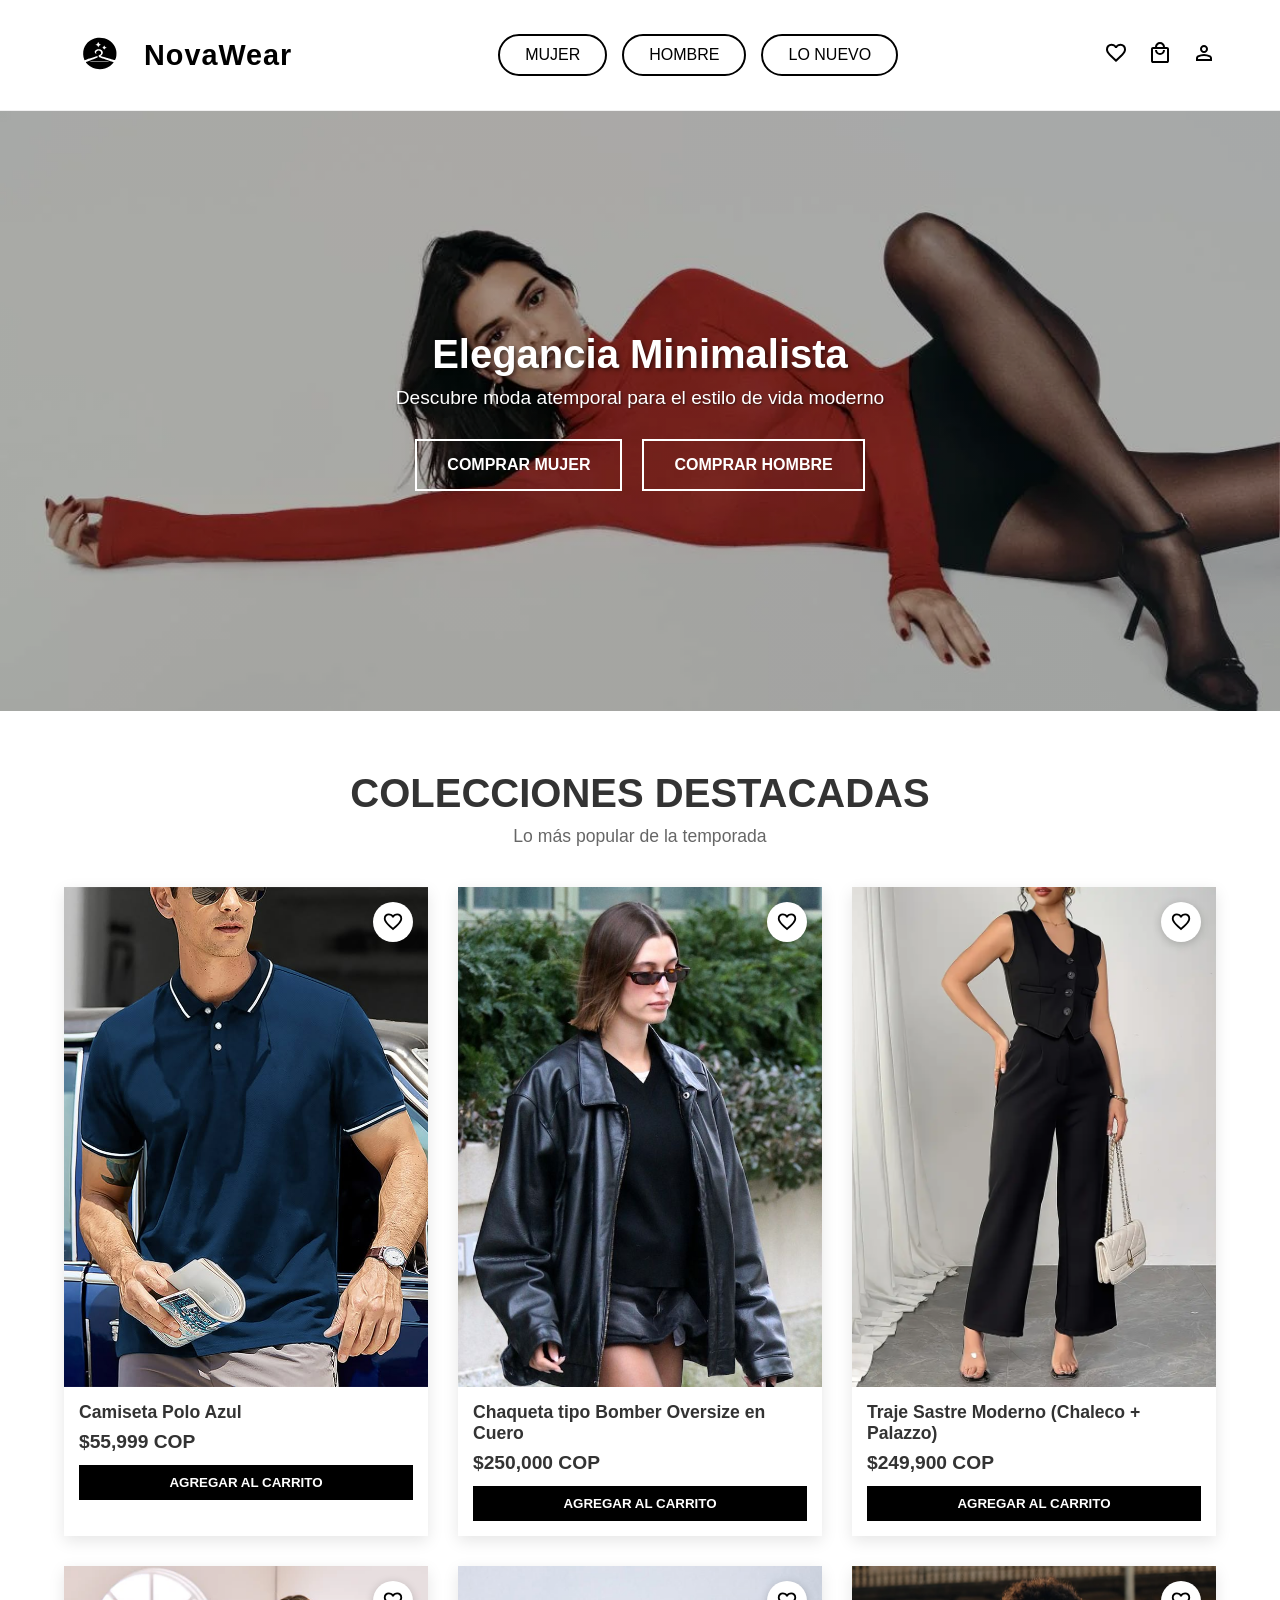
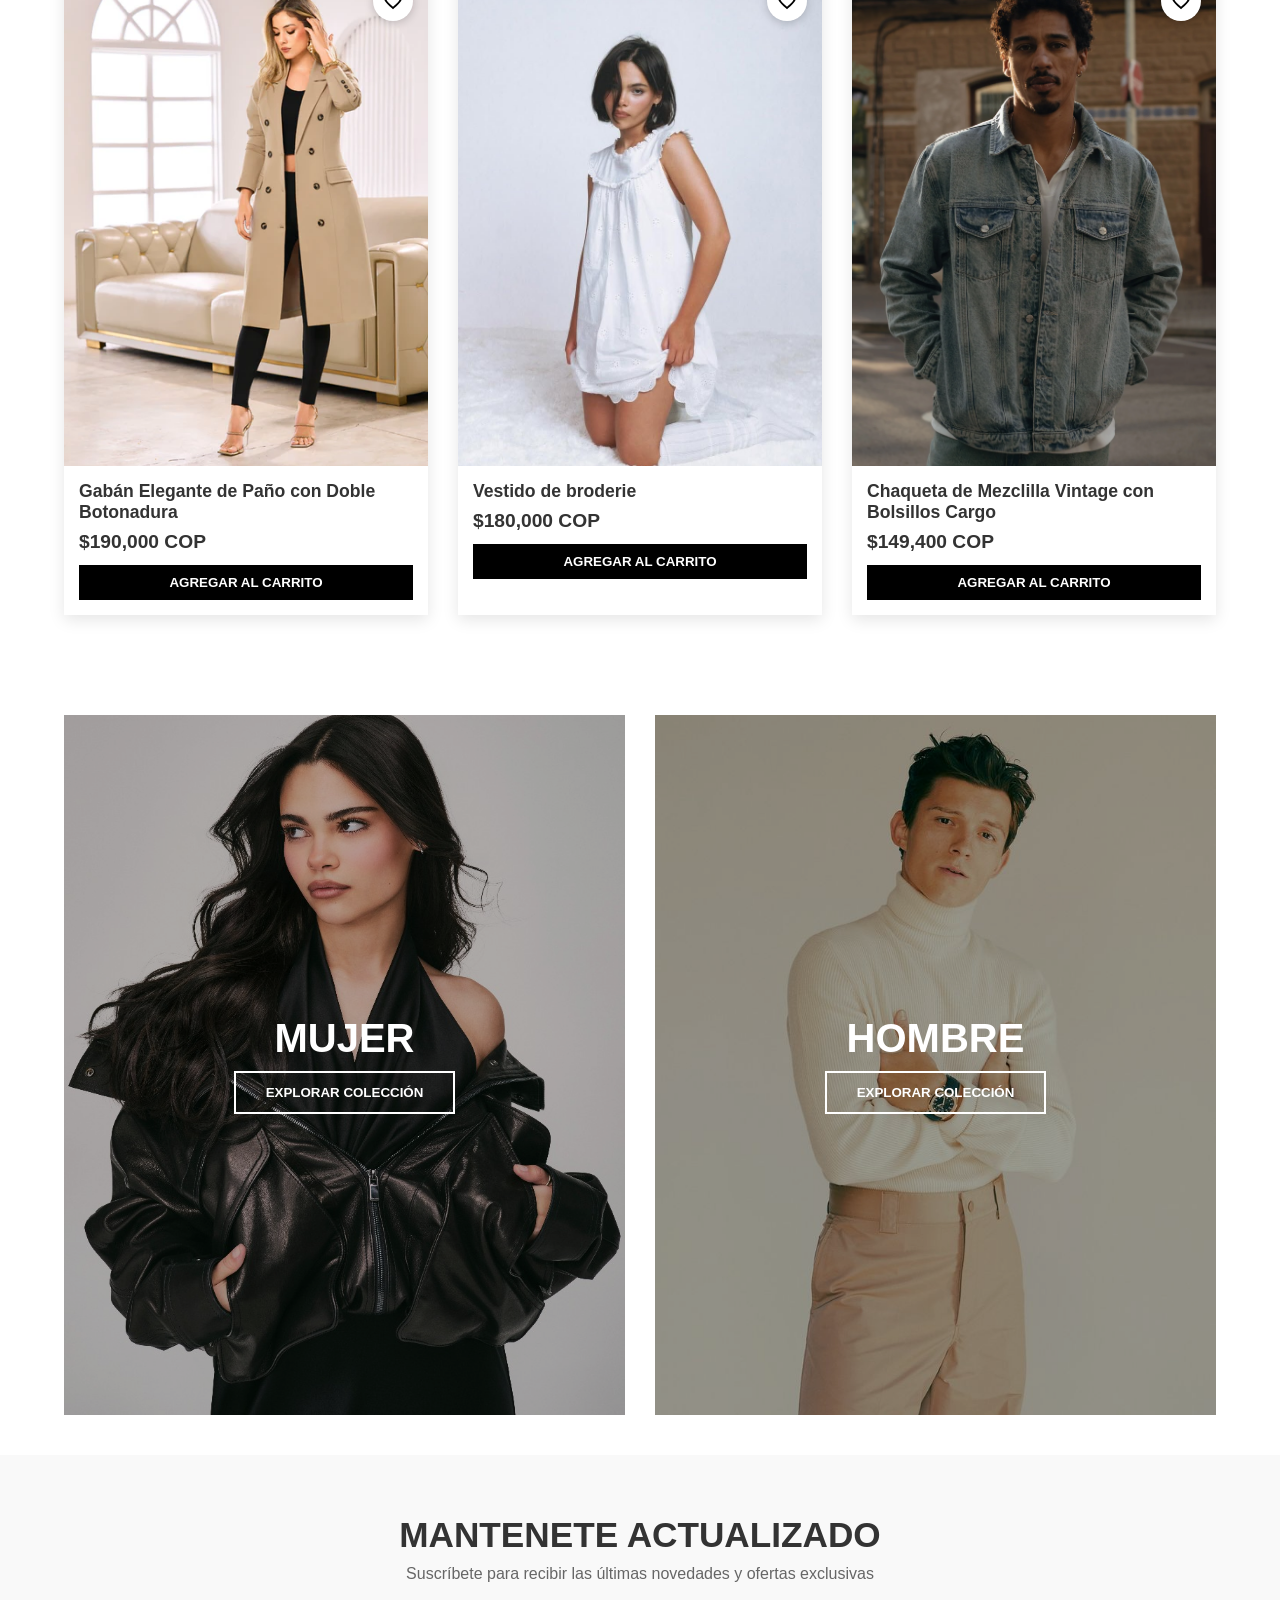
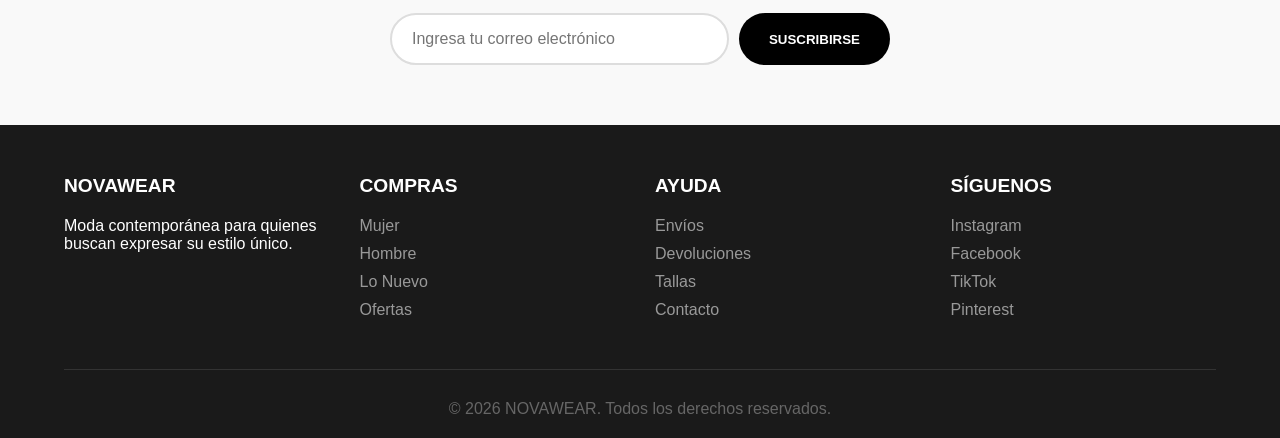
==== index.html @ 409a5a51 "Update index.html" ====
<!DOCTYPE html>
<html lang="es">
<head>
    <meta charset="UTF-8">
    <meta name="viewport" content="width=device-width, initial-scale=1.0">
    <title>NovaWear - Tienda de Moda</title>
    <link rel="stylesheet" href="css/home.css">
</head>
<body>
    
<!-- ===== HEADER ===== -->
<header>
    <nav aria-label="Navegación principal">
        <div class="logo">
            <img src="assets/iconos/logo.svg" alt="Logo NovaWear" class="logo-img">
            <a href="#" aria-label="Ir al inicio">NovaWear</a>
        </div>

        <ul class="menu-central">
        
            <li><a href="pages/mujer.html" aria-current="page">MUJER</a></li>
            <li><a href="pages/hombre.html" class="active" aria-current="page">HOMBRE</a></li>
            <li><a href="index.html" aria-current="page">LO NUEVO</a></li>
        </ul>

        <ul class="iconos-derecha">
            <li><a href="pages/favoritos.html" aria-label="Ver favoritos"><img src="assets/iconos/favoritos.svg" alt="Favoritos" class="icono-nav"></a></li>
            <li><a href="pages/carrito.html" aria-label="Ver carrito"><img src="assets/iconos/bolsa.svg" alt="Carrito" class="icono-nav"></a></li>
            <li><a href="pages/login.html" aria-label="Iniciar sesión"><img src="assets/iconos/cuenta.svg" alt="Usuario" class="icono-nav"></a></li>
        </ul>
    </nav>
</header>
    
    <!-- MAIN (requisito de HTML semántico) -->
    <main>
        <!-- HERO con imagen Kendall Jenner -->
        <section class="hero-kendall" aria-label="Sección principal de moda">
            <div class="hero-contenido">
                <h1>Elegancia Minimalista</h1>
                <p>Descubre moda atemporal para el estilo de vida moderno</p>
                <div class="hero-botones">
                    <button class="hero-btn btn-mujer" tabindex="0">COMPRAR MUJER</button>
                    <button class="hero-btn btn-hombre" tabindex="0">COMPRAR HOMBRE</button>
                </div>
            </div>
        </section>
        
        <!-- COLECCIONES DESTACADAS -->
        <section class="colecciones" aria-labelledby="colecciones-titulo">
            <h2 id="colecciones-titulo">COLECCIONES DESTACADAS</h2>
            <p>Lo más popular de la temporada</p>
            
            <div class="grid-cards">
                <!-- Producto 1 -->
                <div class="product-card">
                    <div class="card-img" style="background-image: url('img/Camiseta estilo polo.jpg')" role="img" aria-label="Camiseta Polo Azul">
                        <button class="heart-btn" aria-label="Agregar a favoritos" tabindex="0">
                            <img src="assets/iconos/favoritos.svg" alt="Agregar a favoritos" class="heart-icon">
                        </button>
                    </div>
                    <div class="card-info">
                        <h3>Camiseta Polo Azul</h3>
                        <span class="precio">$55,999 COP</span>
                        <button class="btn-agregar-carrito" tabindex="0">AGREGAR AL CARRITO</button>
                    </div>
                </div>

                <!-- Producto 2 -->
                <div class="product-card">
                    <div class="card-img" style="background-image: url('img/ChaquetadecueroOversize.jpg')" role="img" aria-label="Chaqueta tipo Bomber Oversize en Cuero">
                        <button class="heart-btn" aria-label="Agregar a favoritos" tabindex="0">
                            <img src="assets/iconos/favoritos.svg" alt="Agregar a favoritos" class="heart-icon">
                        </button>
                    </div>
                    <div class="card-info">
                        <h3>Chaqueta tipo Bomber Oversize en Cuero</h3>
                        <span class="precio">$250,000 COP</span>
                        <button class="btn-agregar-carrito" tabindex="0">AGREGAR AL CARRITO</button>
                    </div>
                </div>

                <!-- Producto 3 -->
                <div class="product-card">
                    <div class="card-img" style="background-image: url('img/Conjuntonegro.webp')" role="img" aria-label="Traje Sastre Moderno">
                        <button class="heart-btn" aria-label="Agregar a favoritos" tabindex="0">
                            <img src="assets/iconos/favoritos.svg" alt="Agregar a favoritos" class="heart-icon">
                        </button>
                    </div>
                    <div class="card-info">
                        <h3>Traje Sastre Moderno (Chaleco + Palazzo)</h3>
                        <span class="precio">$249,900 COP</span>
                        <button class="btn-agregar-carrito" tabindex="0">AGREGAR AL CARRITO</button>
                    </div>
                </div>

                <!-- Producto 4 -->
                <div class="product-card">
                    <div class="card-img" style="background-image: url('img/Gabanbeige.webp')" role="img" aria-label="Gabán Elegante de Paño">
                        <button class="heart-btn" aria-label="Agregar a favoritos" tabindex="0">
                            <img src="assets/iconos/favoritos.svg" alt="Agregar a favoritos" class="heart-icon">
                        </button>
                    </div>
                    <div class="card-info">
                        <h3>Gabán Elegante de Paño con Doble Botonadura</h3>
                        <span class="precio">$190,000 COP</span>
                        <button class="btn-agregar-carrito" tabindex="0">AGREGAR AL CARRITO</button>
                    </div>
                </div>

                <!-- Producto 5 -->
                <div class="product-card">
                    <div class="card-img" style="background-image: url('img/Vestidodebroderie.jpg')" role="img" aria-label="Vestido de broderie">
                        <button class="heart-btn" aria-label="Agregar a favoritos" tabindex="0">
                            <img src="assets/iconos/favoritos.svg" alt="Agregar a favoritos" class="heart-icon">
                        </button>
                    </div>
                    <div class="card-info">
                        <h3>Vestido de broderie</h3>
                        <span class="precio">$180,000 COP</span>
                        <button class="btn-agregar-carrito" tabindex="0">AGREGAR AL CARRITO</button>
                    </div>
                </div>

                <!-- Producto 6 -->
                <div class="product-card">
                    <div class="card-img" style="background-image: url('img/Chaqueta Denim.webp')" role="img" aria-label="Chaqueta de Mezclilla Vintage">
                        <button class="heart-btn" aria-label="Agregar a favoritos" tabindex="0">
                            <img src="assets/iconos/favoritos.svg" alt="Agregar a favoritos" class="heart-icon">
                        </button>
                    </div>
                    <div class="card-info">
                        <h3>Chaqueta de Mezclilla Vintage con Bolsillos Cargo</h3>
                        <span class="precio">$149,400 COP</span>
                        <button class="btn-agregar-carrito" tabindex="0">AGREGAR AL CARRITO</button>
                    </div>
                </div>
            </div>
        </section>
        
        <!-- SECCIÓN ARIANA Y TOM -->
        <section class="celebridades" aria-label="Colecciones por género">
            <div class="celebridad-card" style="background-image: url('img/arianamujeres.jpg')" role="img" aria-label="Colección mujer">
                <div class="celebridad-contenido">
                    <h3>MUJER</h3>
                    <button class="btn-explorar" tabindex="0">EXPLORAR COLECCIÓN</button>
                </div>
            </div>
            
            <div class="celebridad-card" style="background-image: url('img/tomhombre.jpg')" role="img" aria-label="Colección hombre">
                <div class="celebridad-contenido">
                    <h3>HOMBRE</h3>
                    <button class="btn-explorar" tabindex="0">EXPLORAR COLECCIÓN</button>
                </div>
            </div>
        </section>
        
        <!-- SECCIÓN SUSCRIPCIÓN -->
        <section class="suscripcion" aria-labelledby="suscripcion-titulo">
            <h2 id="suscripcion-titulo">MANTENETE ACTUALIZADO</h2>
            <p>Suscríbete para recibir las últimas novedades y ofertas exclusivas</p>
            
            <div class="suscripcion-form">
                <label for="email-input" class="visually-hidden">Correo electrónico</label>
                <input type="email" id="email-input" placeholder="Ingresa tu correo electrónico" tabindex="0">
                <button id="suscribirse-btn" tabindex="0">SUSCRIBIRSE</button>
            </div>
        </section>
    </main>
    
    <!-- FOOTER -->
    <footer>
        <div class="footer-grid">
            <div class="footer-col">
                <h4>NOVAWEAR</h4>
                <p>Moda contemporánea para quienes buscan expresar su estilo único.</p>
            </div>
            
            <div class="footer-col">
                <h4>COMPRAS</h4>
                <ul>
                    <li><a href="#" tabindex="0">Mujer</a></li>
                    <li><a href="#" tabindex="0">Hombre</a></li>
                    <li><a href="#" tabindex="0">Lo Nuevo</a></li>
                    <li><a href="#" tabindex="0">Ofertas</a></li>
                </ul>
            </div>
            
            <div class="footer-col">
                <h4>AYUDA</h4>
                <ul>
                    <li><a href="#" tabindex="0">Envíos</a></li>
                    <li><a href="#" tabindex="0">Devoluciones</a></li>
                    <li><a href="#" tabindex="0">Tallas</a></li>
                    <li><a href="#" tabindex="0">Contacto</a></li>
                </ul>
            </div>
            
            <div class="footer-col">
                <h4>SÍGUENOS</h4>
                <ul>
                    <li><a href="#" tabindex="0">Instagram</a></li>
                    <li><a href="#" tabindex="0">Facebook</a></li>
                    <li><a href="#" tabindex="0">TikTok</a></li>
                    <li><a href="#" tabindex="0">Pinterest</a></li>
                </ul>
            </div>
        </div>
        
        <div class="copyright">
            <p>&copy; 2026 NOVAWEAR. Todos los derechos reservados.</p>
        </div>
    </footer>
</body>
</html>
---- css/home.css ----
* {
    margin: 0;
    padding: 0;
    box-sizing: border-box;
    font-family: 'Segoe UI', Tahoma, Geneva, Verdana, sans-serif;
}

body {
    background-color: white;
    color: #333;
}

/* Clase para accesibilidad (oculto visualmente pero visible para lectores de pantalla) */
.visually-hidden {
    position: absolute;
    width: 1px;
    height: 1px;
    padding: 0;
    margin: -1px;
    overflow: hidden;
    clip: rect(0, 0, 0, 0);
    border: 0;
}

/* ===== HEADER ===== */
header {
    padding: 20px 5%;
    border-bottom: 1px solid #f0f0f0;
}

nav {
    display: flex;
    justify-content: space-between;
    align-items: center;
}

.logo {
    display: flex;
    align-items: center;
    gap: 10px;
}

.logo-img {
    height: 70px;
    width: auto;
}

.logo a {
    text-decoration: none;
    color: #000;
    font-size: 1.8rem;
    font-weight: bold;
    letter-spacing: 1px;
}

.logo a:focus {
    outline: 2px solid #ff4d4d;
    outline-offset: 2px;
}

.menu-central {
    display: flex;
    gap: 15px;
    list-style: none;
}

.menu-central li a {
    text-decoration: none;
    color: black;
    font-weight: 500;
    padding: 10px 25px;
    border: 2px solid black;
    border-radius: 30px;
    display: inline-block;
    transition: all 0.3s ease;
}

.menu-central li a:hover,
.menu-central li a:focus {
    background-color: black;
    color: white;
    outline: 2px solid #ff4d4d;
    outline-offset: 2px;
}

.iconos-derecha {
    display: flex;
    gap: 20px;
    list-style: none;
    align-items: center;
}

.iconos-derecha li a {
    text-decoration: none;
    color: black;
    font-size: 1.3rem;
    transition: transform 0.2s;
    position: relative;
    display: inline-block;
}

.iconos-derecha li a:hover,
.iconos-derecha li a:focus {
    transform: scale(1.1);
    outline: 2px solid #ff4d4d;
    outline-offset: 4px;
}

.icono-nav {
    width: 24px;
    height: 24px;
    display: block;
    pointer-events: none;
}

/* Badge */
.icono-con-badge {
    position: relative;
}

.badge {
    position: absolute;
    top: -8px;
    right: -12px;
    background-color: #ff4d4d;
    color: white;
    font-size: 0.7rem;
    font-weight: bold;
    min-width: 18px;
    height: 18px;
    border-radius: 50%;
    display: flex;
    align-items: center;
    justify-content: center;
    padding: 0 4px;
    pointer-events: none;
}

/* ===== HERO KENDALL ===== */
.hero-kendall {
    margin: 0;
    background: linear-gradient(rgba(0,0,0,0.3), rgba(0,0,0,0.3)), 
                url('../img/kendalljenner.webp');
    background-size: cover;
    background-position: center;
    min-height: 600px;
    display: flex;
    align-items: center;
    justify-content: center;
    text-align: center;
    color: white;
}

.hero-contenido {
    max-width: 600px;
    padding: 20px;
}

.hero-contenido h1 {
    font-size: 2.5rem;
    margin-bottom: 10px;
    text-shadow: 2px 2px 4px rgba(0,0,0,0.5);
}

.hero-contenido p {
    font-size: 1.2rem;
    margin-bottom: 30px;
    text-shadow: 1px 1px 2px rgba(0,0,0,0.5);
}

.hero-botones {
    display: flex;
    gap: 20px;
    justify-content: center;
}

.hero-btn {
    padding: 15px 30px;
    border: 2px solid white;
    border-radius: 0px;
    font-size: 1rem;
    font-weight: 600;
    cursor: pointer;
    transition: all 0.3s;
    background-color: transparent;
    color: white;
}

.btn-mujer:hover,
.btn-mujer:focus,
.btn-hombre:hover,
.btn-hombre:focus {
    background-color: white;
    color: black;
    transform: translateY(-3px);
    outline: 2px solid #ff4d4d;
    outline-offset: 2px;
}

/* ===== COLECCIONES DESTACADAS ===== */
.colecciones {
    padding: 60px 5%;
    text-align: center;
}

.colecciones h2 {
    font-size: 2.5rem;
    margin-bottom: 10px;
}

.colecciones p {
    color: #666;
    margin-bottom: 40px;
    font-size: 1.1rem;
}

.grid-cards {
    display: grid;
    grid-template-columns: repeat(3, 1fr);
    gap: 30px;
}

.product-card {
    background: white;
    overflow: hidden;
    box-shadow: 0 5px 15px rgba(0,0,0,0.1);
    transition: transform 0.3s;
    position: relative;
}

.product-card:hover {
    transform: translateY(-10px);
}

.card-img {
    height: 500px;
    background-size: cover;
    background-position: center;
    position: relative;
}

.heart-btn {
    position: absolute;
    top: 15px;
    right: 15px;
    width: 40px;
    height: 40px;
    background-color: white;
    border-radius: 50%;
    display: flex;
    align-items: center;
    justify-content: center;
    cursor: pointer;
    border: none;
    box-shadow: 0 2px 10px rgba(0,0,0,0.2);
    transition: all 0.3s;
    z-index: 2;
}

.heart-btn:hover,
.heart-btn:focus {
    transform: scale(1.1);
    outline: 2px solid #ff4d4d;
    outline-offset: 2px;
}

.heart-icon {
    width: 22px;
    height: 22px;
    display: block;
}

.card-info {
    padding: 15px;
    text-align: left;
}

.card-info h3 {
    margin-bottom: 8px;
    font-size: 1.1rem;
}

.card-info .precio {
    font-weight: bold;
    color: #333;
    font-size: 1.2rem;
}

.btn-agregar-carrito {
    margin-top: 12px;
    width: 100%;
    padding: 10px;
    background-color: black;
    color: white;
    border: none;
    cursor: pointer;
    font-weight: 600;
    transition: all 0.3s;
}

.btn-agregar-carrito:hover,
.btn-agregar-carrito:focus {
    background-color: #333;
    transform: translateY(-2px);
    outline: 2px solid #ff4d4d;
    outline-offset: 2px;
}

/* ===== SECCIÓN CELEBRIDADES ===== */
.celebridades {
    padding: 40px 5%;
    display: grid;
    grid-template-columns: 1fr 1fr;
    gap: 30px;
}

.celebridad-card {
    min-height: 700px;
    display: flex;
    align-items: center;
    justify-content: center;
    text-align: center;
    color: white;
    background-size: cover;
    background-position: center;
    position: relative;
}

.celebridad-card::before {
    content: '';
    position: absolute;
    top: 0;
    left: 0;
    right: 0;
    bottom: 0;
    background: rgba(0,0,0,0.3);
}

.celebridad-contenido {
    position: relative;
    z-index: 2;
    padding: 30px;
}

.celebridad-contenido h3 {
    font-size: 2.5rem;
    margin-bottom: 10px;
}

.btn-explorar {
    background-color: transparent;
    color: white;
    border: 2px solid white;
    padding: 12px 30px;
    font-weight: 600;
    cursor: pointer;
    transition: all 0.3s;
}

.btn-explorar:hover,
.btn-explorar:focus {
    background-color: white;
    color: black;
    transform: translateY(-3px);
    outline: 2px solid #ff4d4d;
    outline-offset: 2px;
}

/* ===== SUSCRIPCIÓN ===== */
.suscripcion {
    padding: 60px 5%;
    text-align: center;
    background-color: #f9f9f9;
}

.suscripcion h2 {
    font-size: 2.2rem;
    margin-bottom: 10px;
}

.suscripcion p {
    color: #666;
    margin-bottom: 30px;
}

.suscripcion-form {
    display: flex;
    justify-content: center;
    gap: 10px;
    max-width: 500px;
    margin: 0 auto;
}

.suscripcion-form input {
    flex: 1;
    padding: 15px 20px;
    border: 2px solid #ddd;
    border-radius: 30px;
    font-size: 1rem;
    outline: none;
    transition: border-color 0.3s;
}

.suscripcion-form input:focus {
    border-color: black;
    outline: 2px solid #ff4d4d;
    outline-offset: 2px;
}

.suscripcion-form button {
    padding: 15px 30px;
    background-color: black;
    color: white;
    border: none;
    border-radius: 30px;
    font-weight: 600;
    cursor: pointer;
    transition: all 0.3s;
}

.suscripcion-form button:hover,
.suscripcion-form button:focus {
    background-color: #333;
    transform: translateY(-3px);
    outline: 2px solid #ff4d4d;
    outline-offset: 2px;
}

/* ===== FOOTER ===== */
footer {
    background-color: #1a1a1a;
    color: white;
    padding: 50px 5% 20px;
}

.footer-grid {
    display: grid;
    grid-template-columns: repeat(4, 1fr);
    gap: 30px;
    margin-bottom: 40px;
}

.footer-col h4 {
    margin-bottom: 20px;
    font-size: 1.2rem;
}

.footer-col ul {
    list-style: none;
}

.footer-col li {
    margin-bottom: 10px;
}

.footer-col a {
    color: #999;
    text-decoration: none;
    transition: color 0.3s;
}

.footer-col a:hover,
.footer-col a:focus {
    color: white;
    outline: 2px solid #ff4d4d;
    outline-offset: 2px;
}

.copyright {
    text-align: center;
    padding-top: 30px;
    border-top: 1px solid #333;
    color: #666;
}

/* ===== RESPONSIVE ===== */
@media (max-width: 1024px) {
    .grid-cards {
        grid-template-columns: repeat(2, 1fr);
    }
    
    .footer-grid {
        grid-template-columns: repeat(2, 1fr);
    }
}

@media (max-width: 768px) {
    nav {
        flex-direction: column;
        gap: 20px;
    }
    
    .menu-central {
        flex-wrap: wrap;
        justify-content: center;
    }
    
    .grid-cards {
        grid-template-columns: 1fr;
    }
    
    .celebridades {
        grid-template-columns: 1fr;
    }
    
    .suscripcion-form {
        flex-direction: column;
    }
    
    .footer-grid {
        grid-template-columns: 1fr;
    }
    
    .hero-botones {
        flex-direction: column;
        align-items: center;
    }
    
    .hero-btn {
        width: 200px;
    }
}
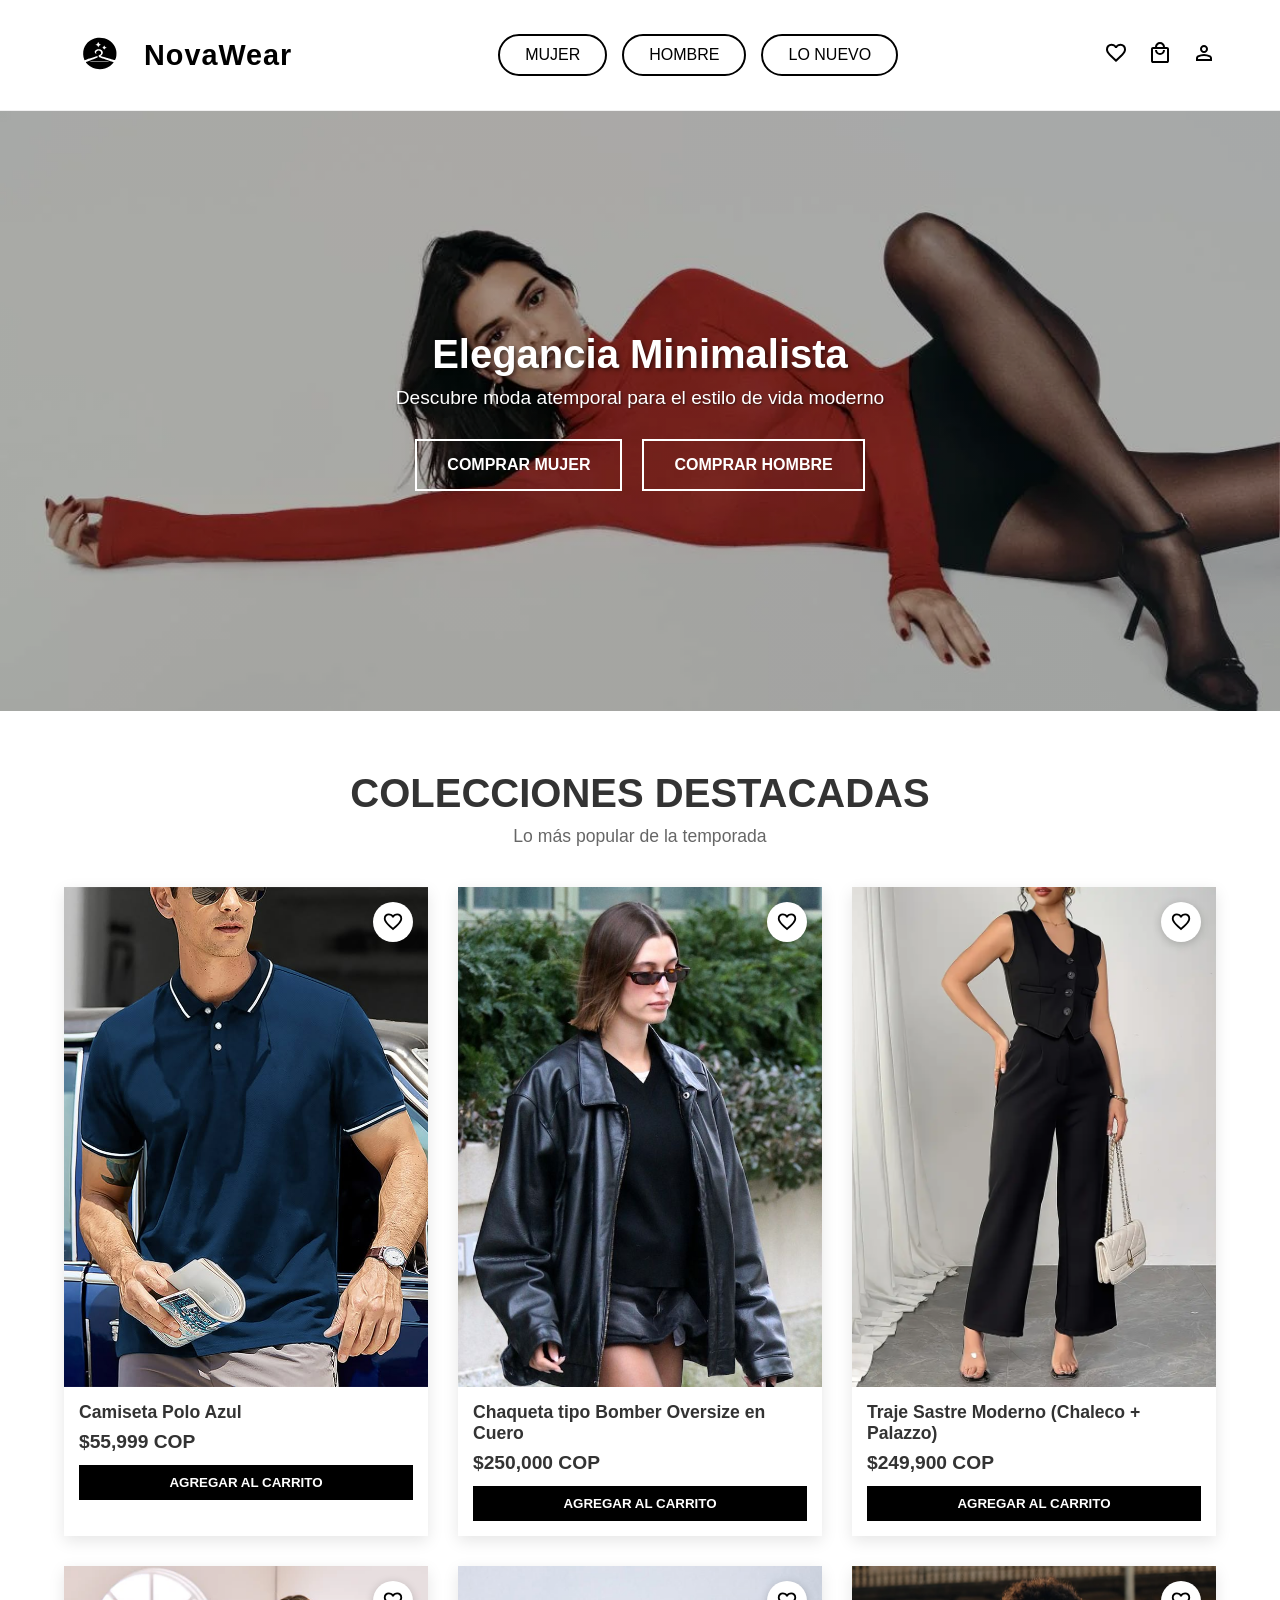
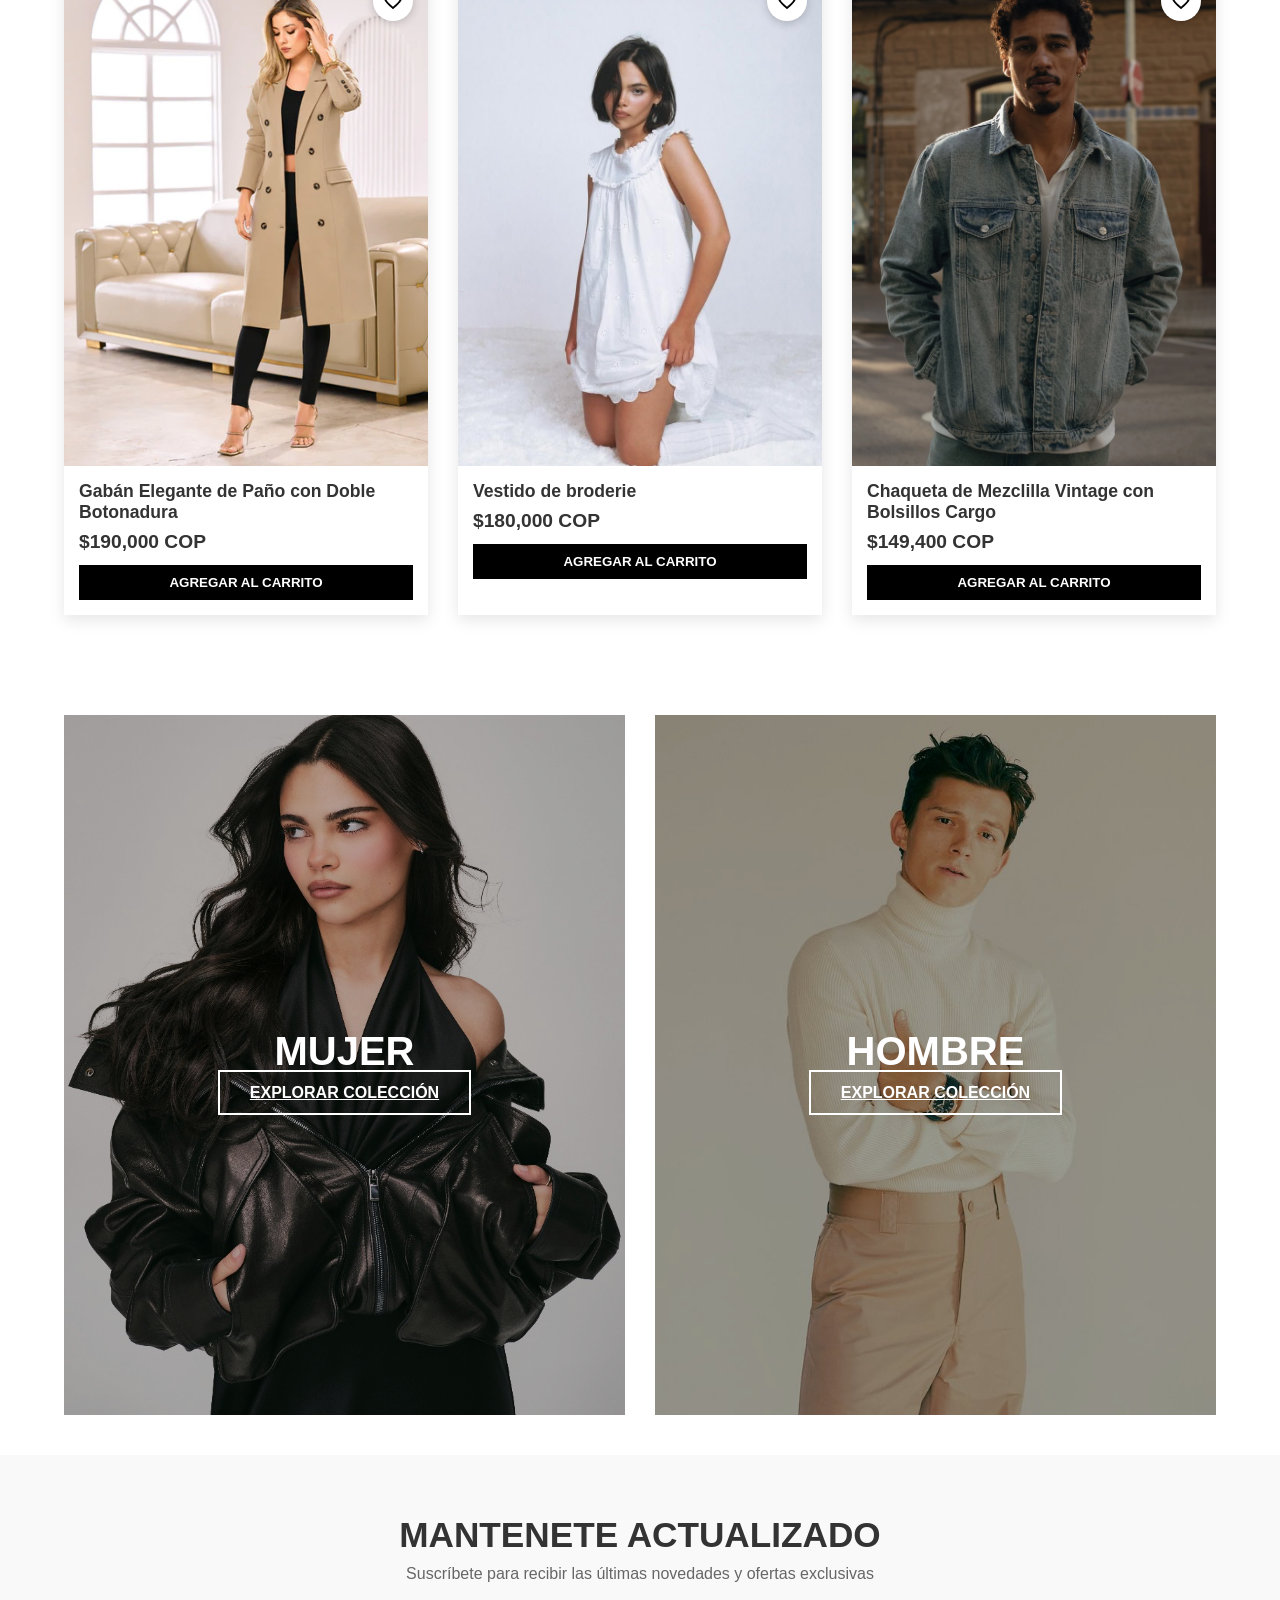
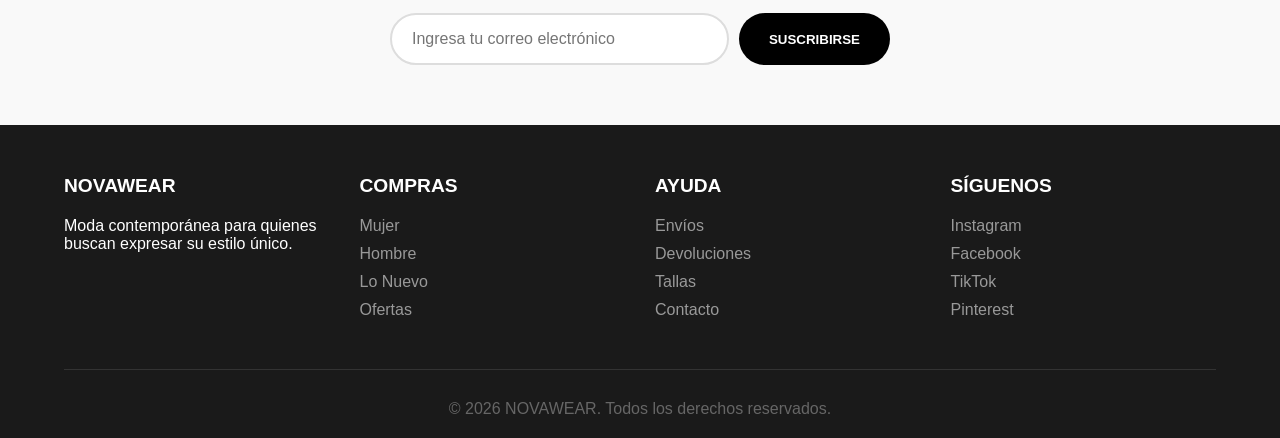
==== commit 32f72fd9: "Update index.html" ====
--- a/index.html
+++ b/index.html
@@ -20,7 +20,7 @@
         
             <li><a href="pages/mujer.html" aria-current="page">MUJER</a></li>
             <li><a href="pages/hombre.html" class="active" aria-current="page">HOMBRE</a></li>
-            <li><a href="index.html" aria-current="page">LO NUEVO</a></li>
+            <li><a href="#colecciones-titulo" aria-current="page">LO NUEVO</a></li>
         </ul>
 
         <ul class="iconos-derecha">
@@ -142,14 +142,14 @@
             <div class="celebridad-card" style="background-image: url('img/arianamujeres.jpg')" role="img" aria-label="Colección mujer">
                 <div class="celebridad-contenido">
                     <h3>MUJER</h3>
-                    <button class="btn-explorar" tabindex="0">EXPLORAR COLECCIÓN</button>
+                    <a class="btn-explorar" href="mujer.html" tabindex="0">EXPLORAR COLECCIÓN</a>
                 </div>
             </div>
             
             <div class="celebridad-card" style="background-image: url('img/tomhombre.jpg')" role="img" aria-label="Colección hombre">
                 <div class="celebridad-contenido">
                     <h3>HOMBRE</h3>
-                    <button class="btn-explorar" tabindex="0">EXPLORAR COLECCIÓN</button>
+                    <a class="btn-explorar" href="hombre.html" tabindex="0">EXPLORAR COLECCIÓN</a>
                 </div>
             </div>
         </section>
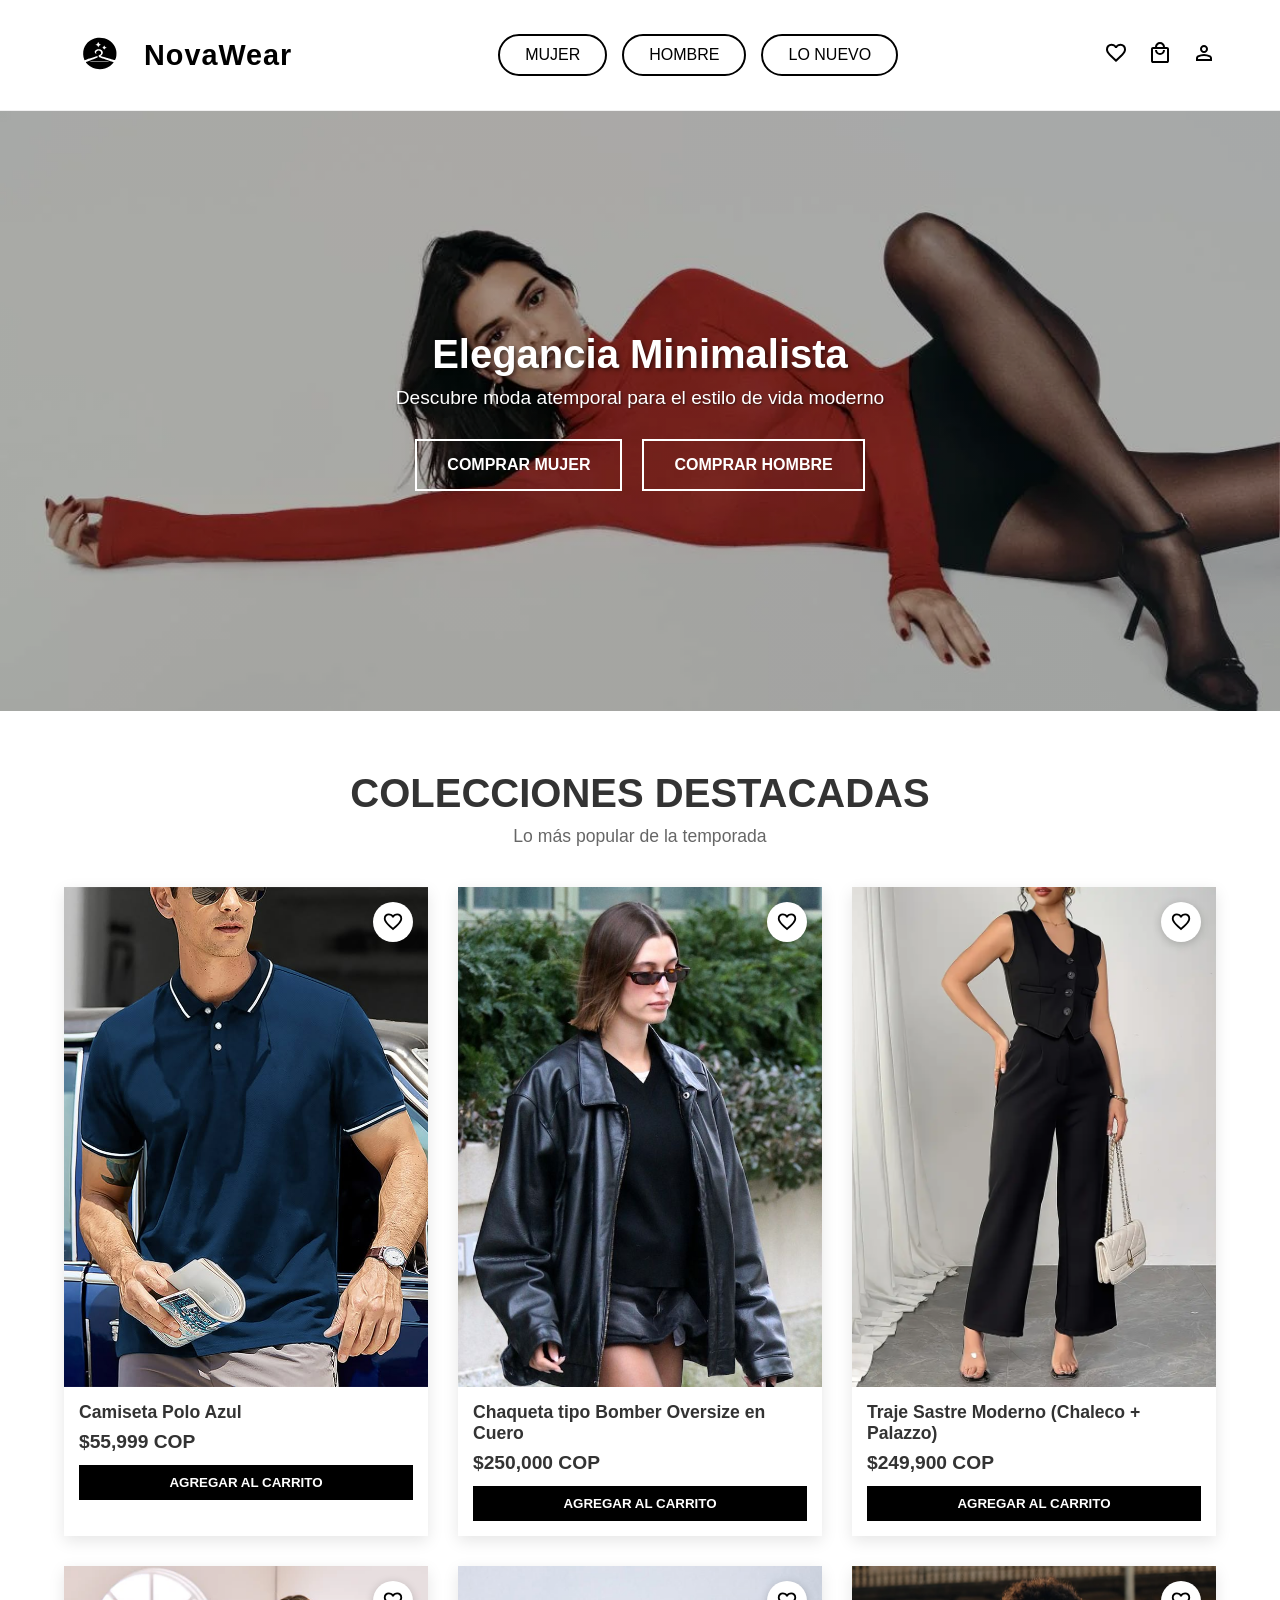
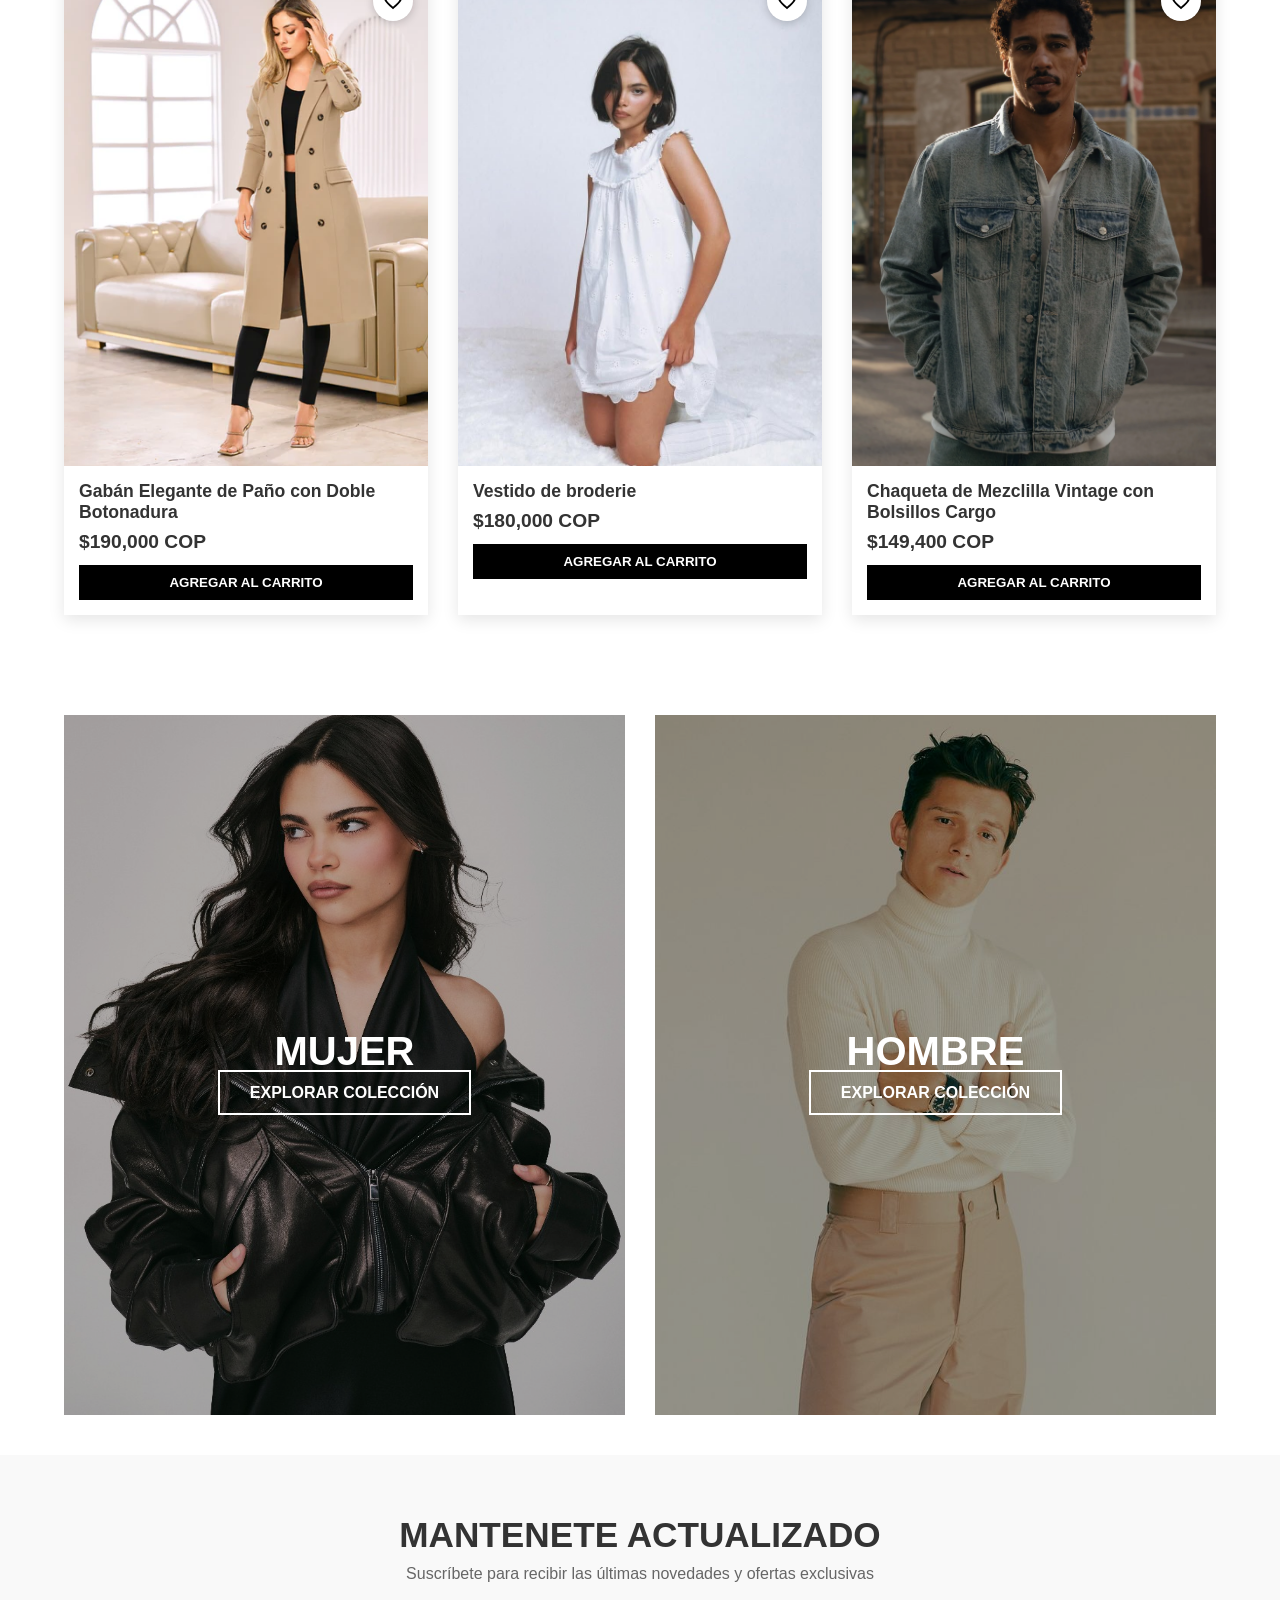
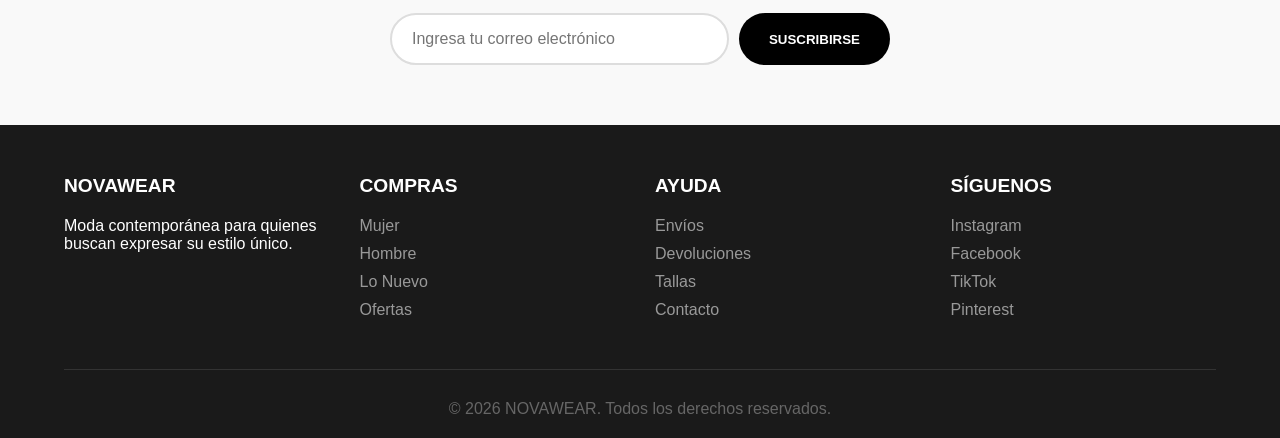
==== commit 241c2b5f: "Update index.html" ====
--- a/index.html
+++ b/index.html
@@ -142,14 +142,14 @@
             <div class="celebridad-card" style="background-image: url('img/arianamujeres.jpg')" role="img" aria-label="Colección mujer">
                 <div class="celebridad-contenido">
                     <h3>MUJER</h3>
-                    <a class="btn-explorar" href="mujer.html" tabindex="0">EXPLORAR COLECCIÓN</a>
+                    <a class="btn-explorar" href="pages/mujer.html" tabindex="0">EXPLORAR COLECCIÓN</a>
                 </div>
             </div>
             
             <div class="celebridad-card" style="background-image: url('img/tomhombre.jpg')" role="img" aria-label="Colección hombre">
                 <div class="celebridad-contenido">
                     <h3>HOMBRE</h3>
-                    <a class="btn-explorar" href="hombre.html" tabindex="0">EXPLORAR COLECCIÓN</a>
+                    <a class="btn-explorar" href="pages/hombre.html" tabindex="0">EXPLORAR COLECCIÓN</a>
                 </div>
             </div>
         </section>
--- a/css/home.css
+++ b/css/home.css
@@ -354,6 +354,7 @@
     padding: 12px 30px;
     font-weight: 600;
     cursor: pointer;
+    text-decoration: none;
     transition: all 0.3s;
 }
 
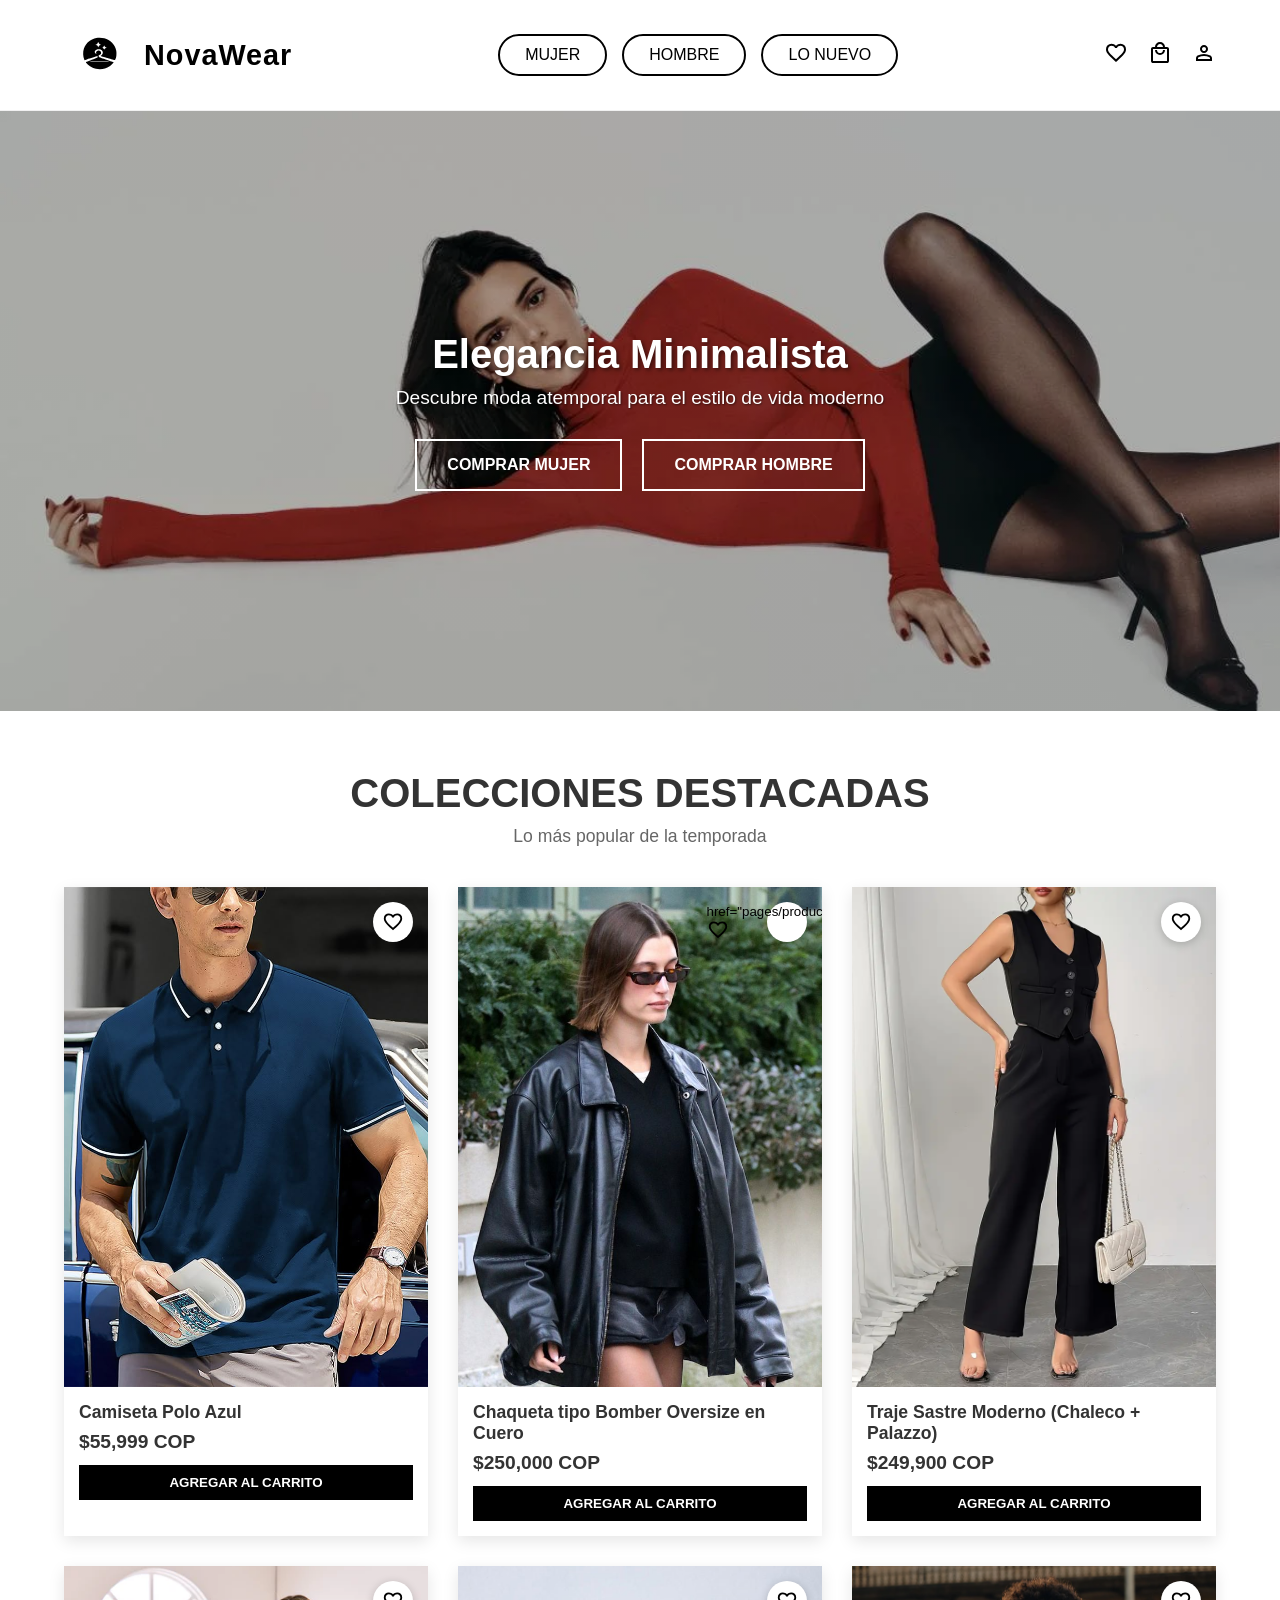
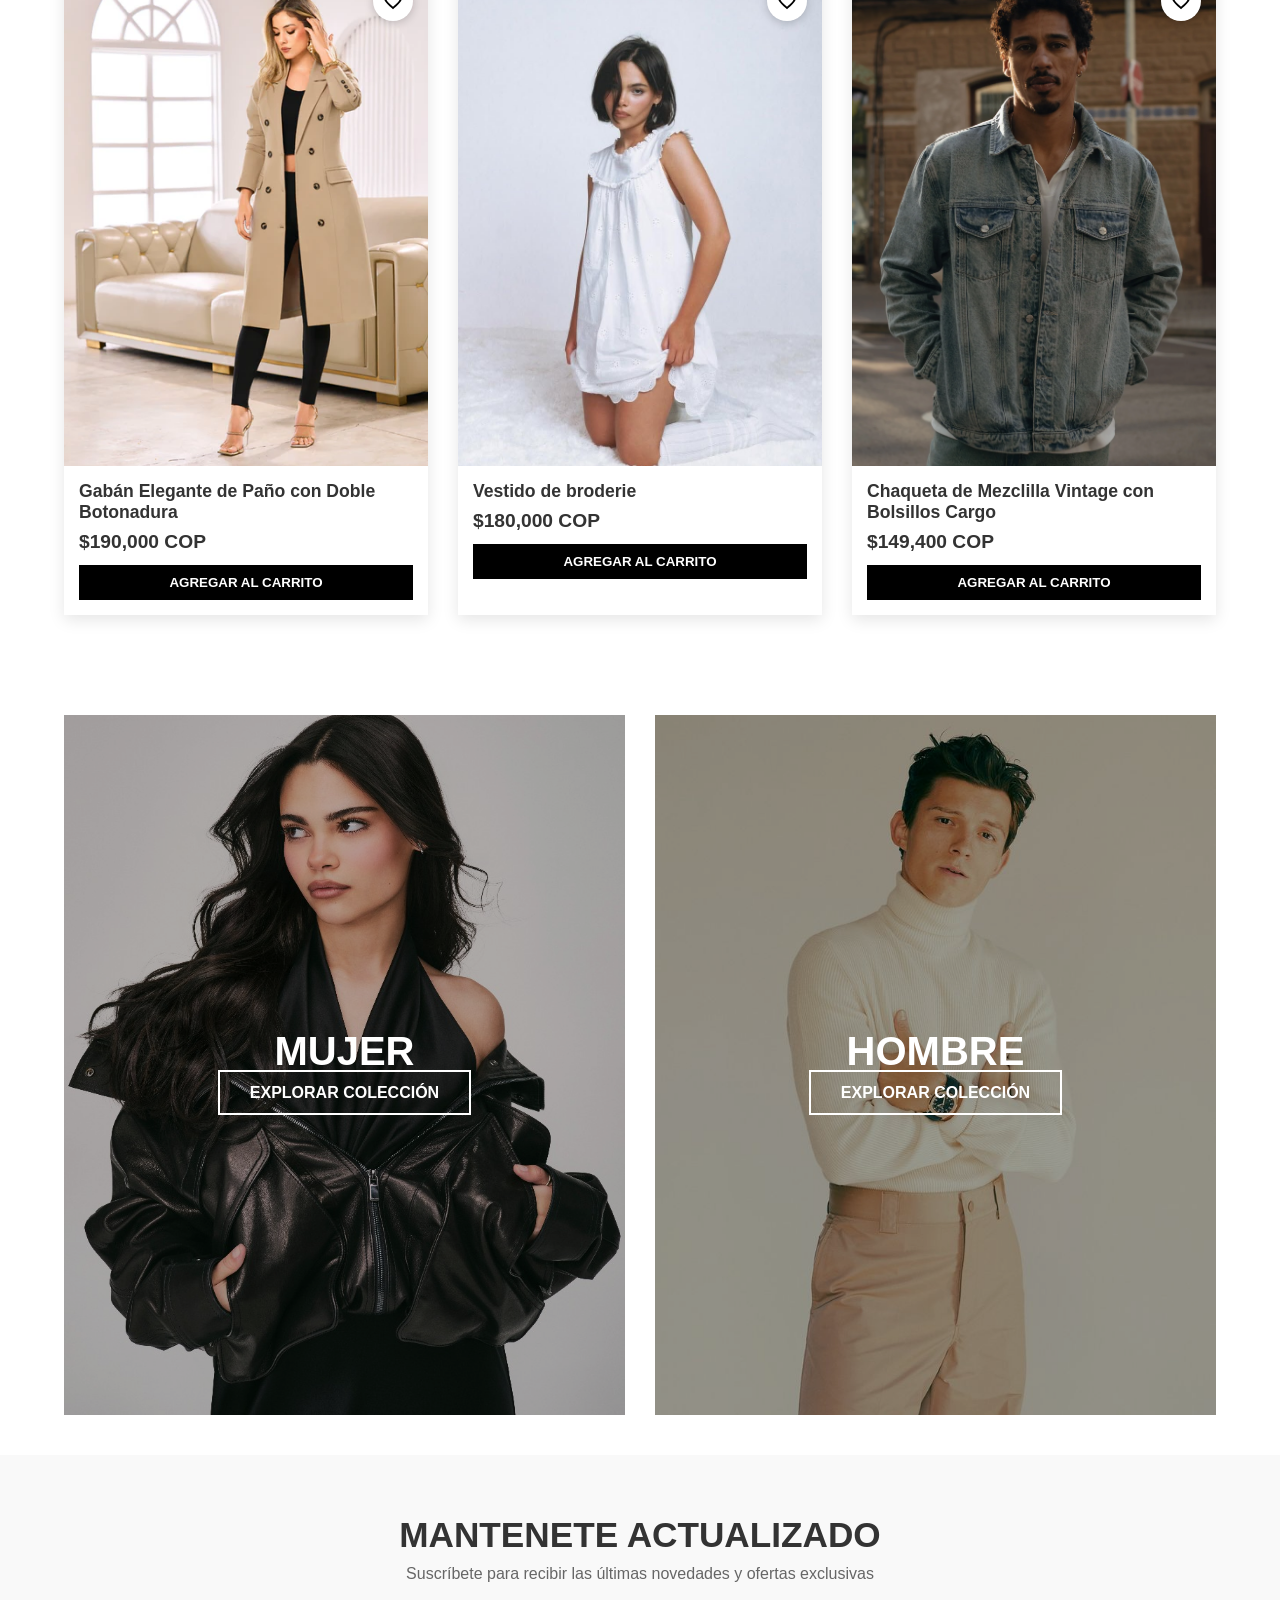
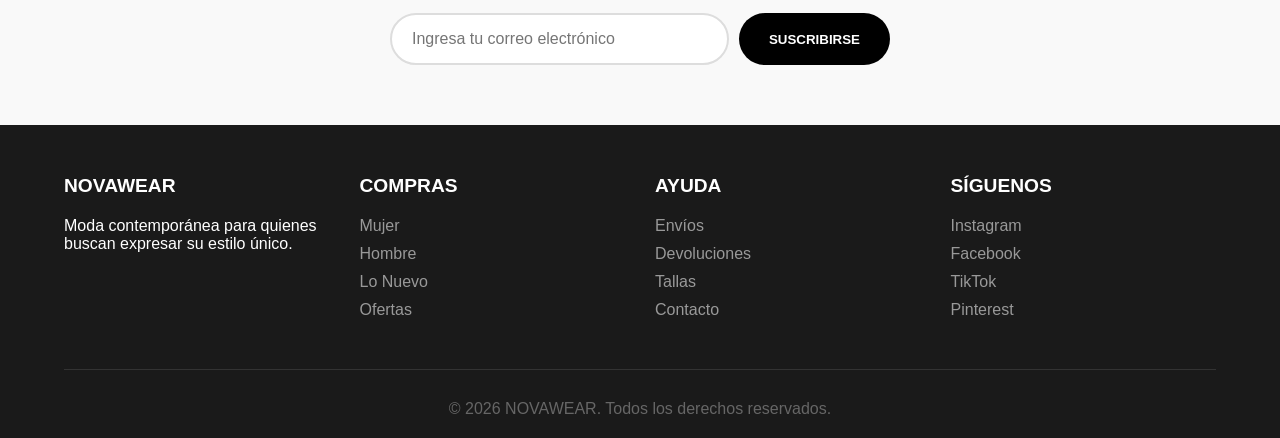
==== commit b9ab4a11: "Update index.html" ====
--- a/index.html
+++ b/index.html
@@ -69,7 +69,7 @@
                 <div class="product-card">
                     <div class="card-img" style="background-image: url('img/ChaquetadecueroOversize.jpg')" role="img" aria-label="Chaqueta tipo Bomber Oversize en Cuero">
                         <button class="heart-btn" aria-label="Agregar a favoritos" tabindex="0">
-                            <img src="assets/iconos/favoritos.svg" alt="Agregar a favoritos" class="heart-icon">
+                            <a> href="pages/producto.html"<img src="assets/iconos/favoritos.svg" alt="Agregar a favoritos" class="heart-icon"> </a>
                         </button>
                     </div>
                     <div class="card-info">
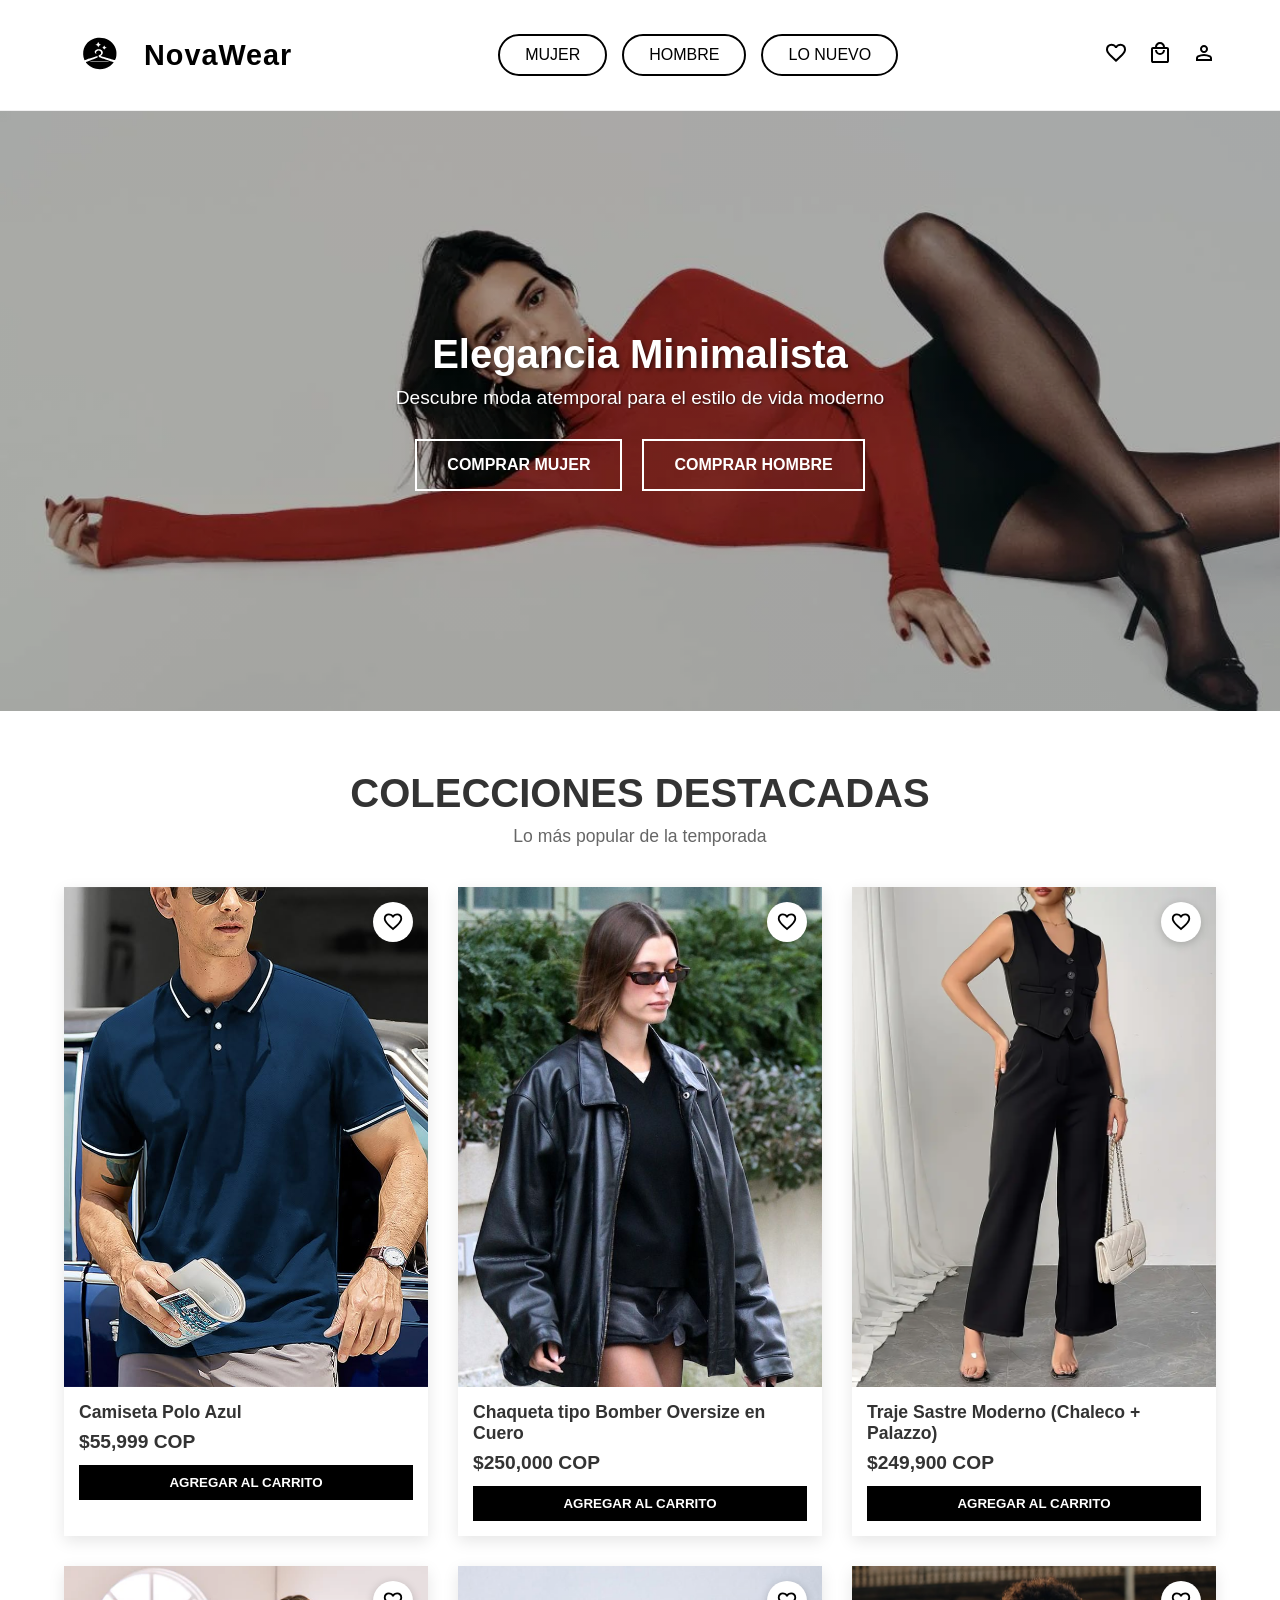
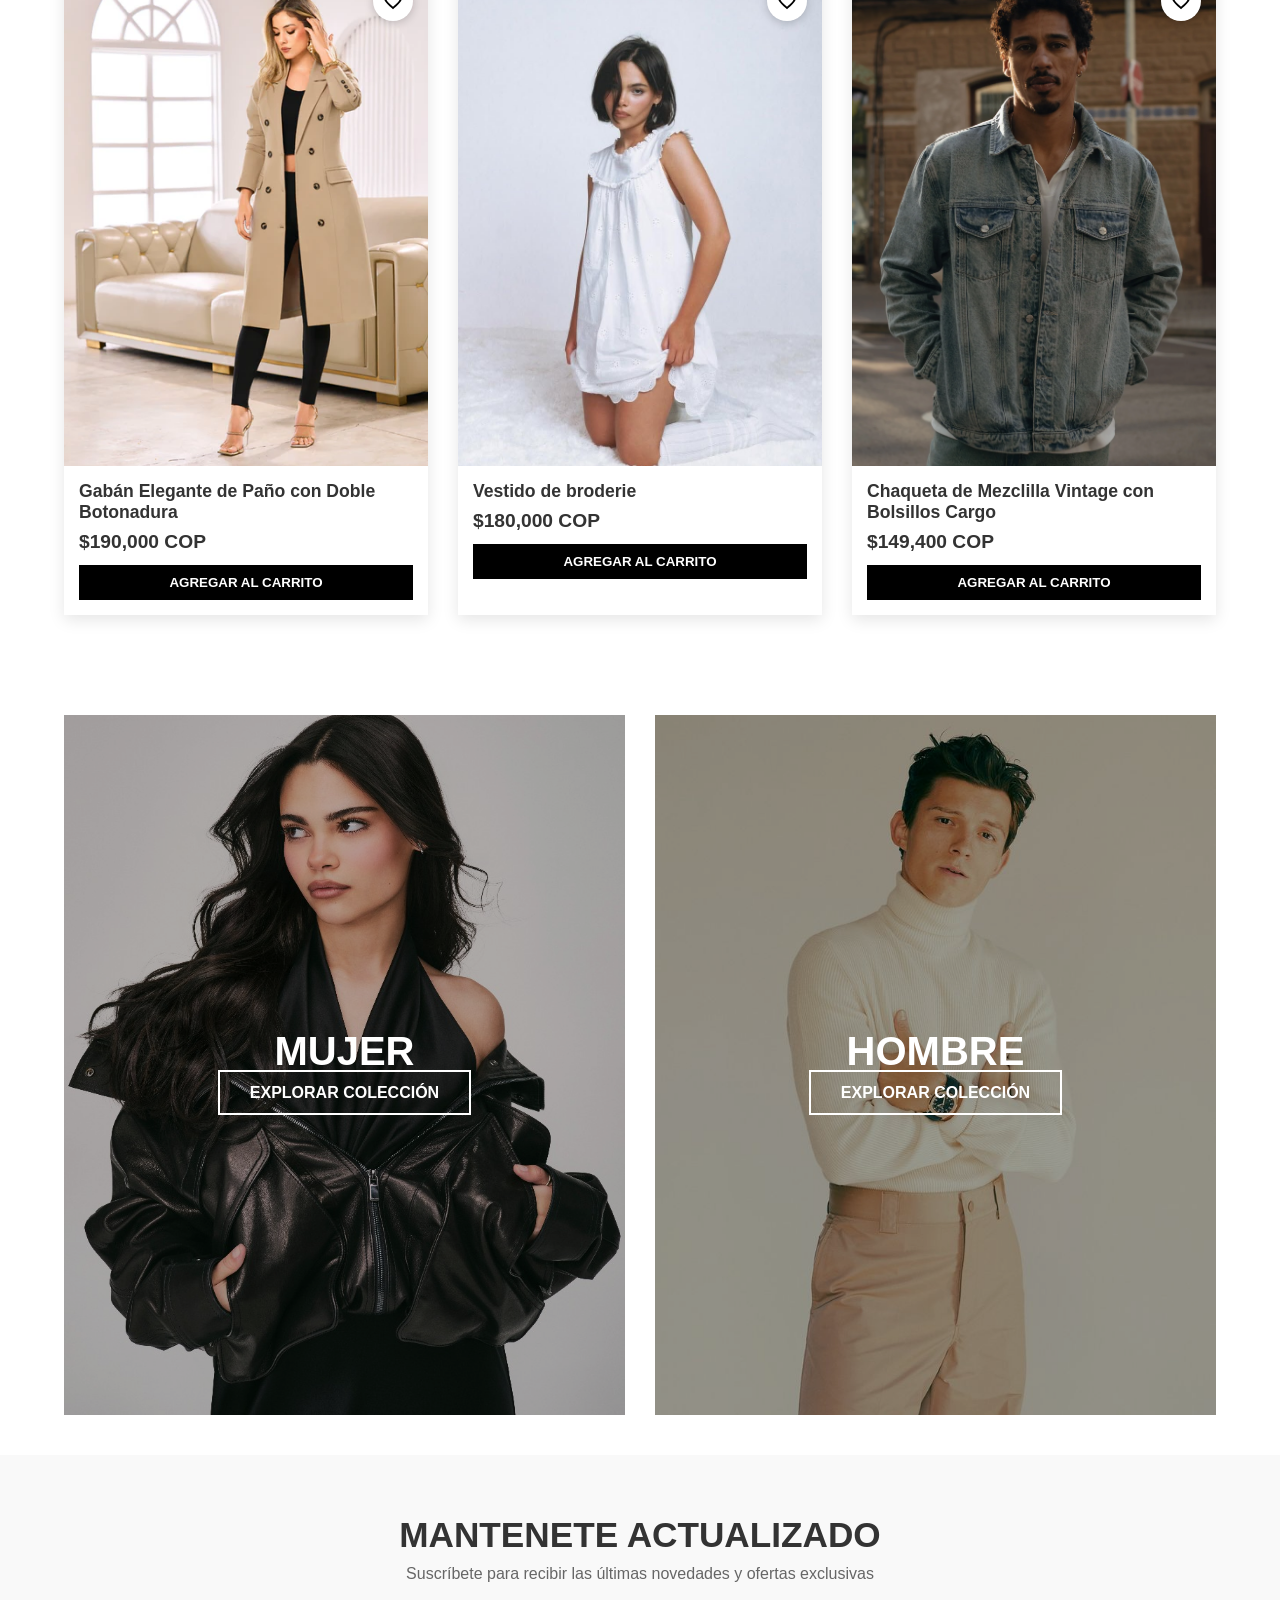
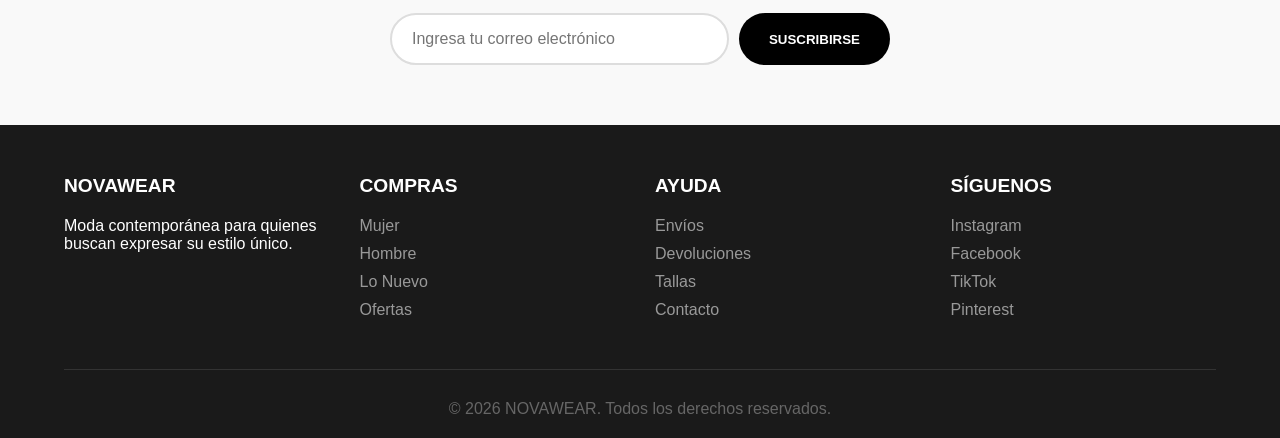
==== commit 0563f940: "Fix anchor tag syntax in product card" ====
--- a/index.html
+++ b/index.html
@@ -69,7 +69,7 @@
                 <div class="product-card">
                     <div class="card-img" style="background-image: url('img/ChaquetadecueroOversize.jpg')" role="img" aria-label="Chaqueta tipo Bomber Oversize en Cuero">
                         <button class="heart-btn" aria-label="Agregar a favoritos" tabindex="0">
-                            <a> href="pages/producto.html"<img src="assets/iconos/favoritos.svg" alt="Agregar a favoritos" class="heart-icon"> </a>
+                            <a href="pages/producto.html"><img src="assets/iconos/favoritos.svg" alt="Agregar a favoritos" class="heart-icon"> </a>
                         </button>
                     </div>
                     <div class="card-info">
